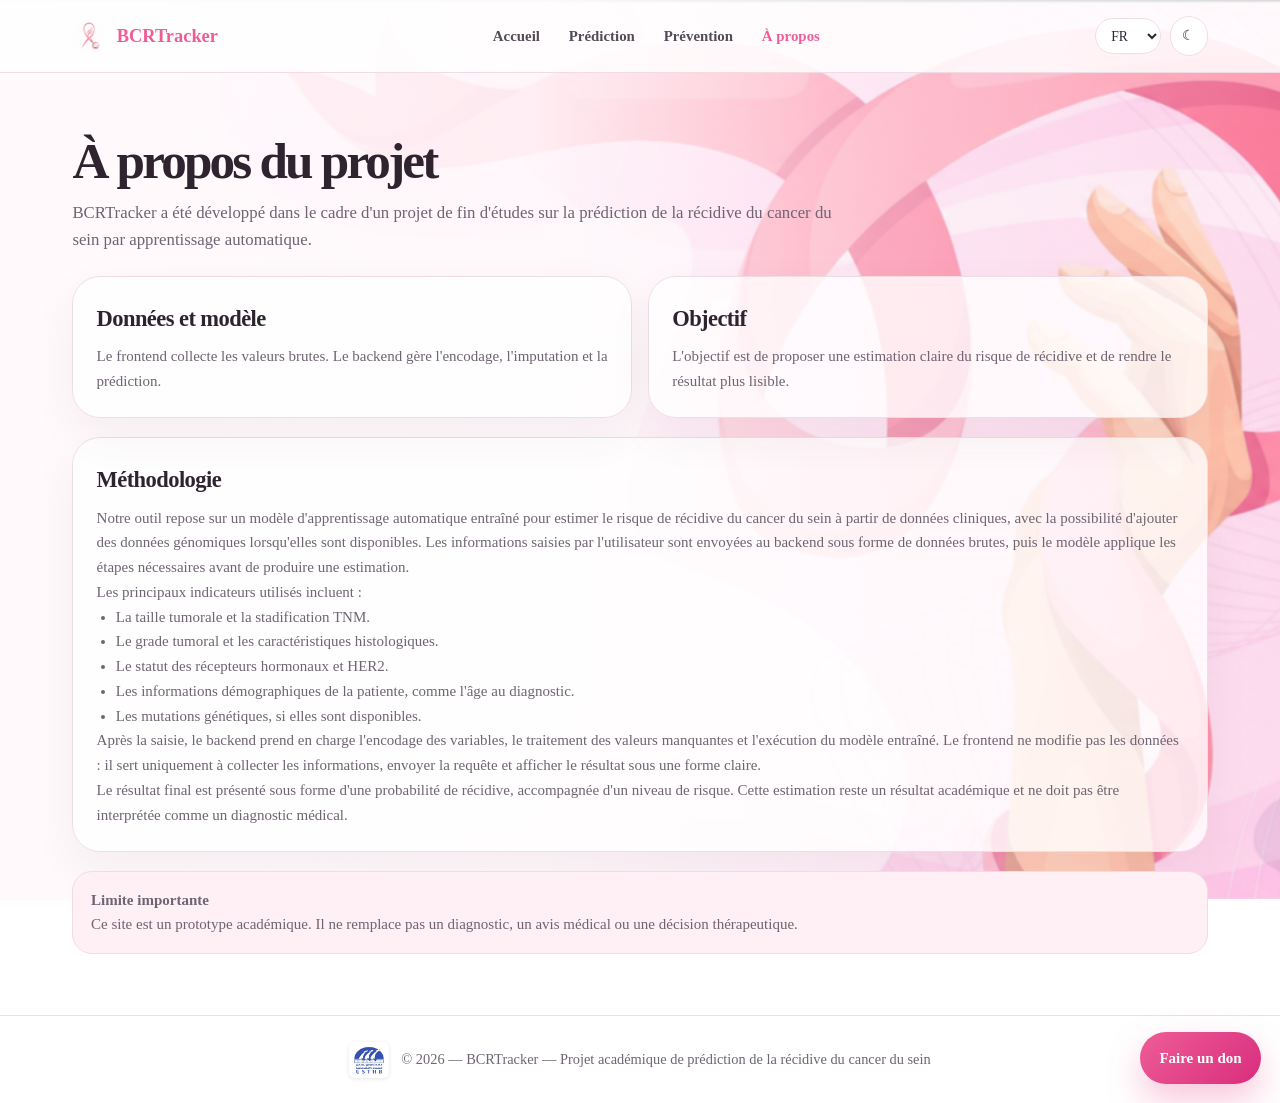
==== about.html @ 29855102 "Initial commit - BCRTracker frontend" ====
<!DOCTYPE html>
<html lang="fr">
<head>
<meta charset="UTF-8">
<meta name="viewport" content="width=device-width, initial-scale=1.0">
<title>BCRTracker — À propos</title>
<link rel="stylesheet" href="style.css">
</head>
<body>
<div class="page">

<nav class="navbar">
  <div class="nav-inner">
    <a class="brand" href="index.html"><img src="ribbon.png" alt="BCRTracker"><span>BCRTracker</span></a>
    <ul class="nav-links">
      <li><a href="index.html"  data-i18n="home">Accueil</a></li>
      <li><a href="predict.html"  data-i18n="predict">Prédiction</a></li>
      <li><a href="prevention.html"  data-i18n="prevention">Prévention</a></li>
      <li><a href="about.html" class="active" data-i18n="about">À propos</a></li>
    </ul>
    <div class="nav-actions">
      <select id="languageSelect" class="select" aria-label="Language"><option value="fr">FR</option><option value="en">EN</option><option value="ar">AR</option></select>
      <button class="icon-btn" id="modeButton" type="button" aria-label="Dark mode">☾</button>
    </div>
  </div>
</nav>


<main class="container">
  <section class="section-head">
    <h1 class="section-title" data-i18n="aboutTitle">À propos du projet</h1>
    <p class="section-intro" data-i18n="aboutIntro">BCRTracker a été développé dans le cadre d’un projet de fin d’études sur la prédiction de la récidive du cancer du sein par apprentissage automatique.</p>
  </section>
  <div class="grid-2">
    <article class="card"><h2 data-i18n="dataModel">Données et modèle</h2><p data-i18n="dataText">Le frontend collecte les valeurs brutes. Le backend gère l’encodage, l’imputation et la prédiction.</p></article>
    <article class="card"><h2 data-i18n="objective">Objectif</h2><p data-i18n="objectiveText">L’objectif est de proposer une estimation claire du risque de récidive et de rendre le résultat plus lisible.</p></article>
  </div>

  <section style="margin-top:1.2rem">
    <article class="card methodology-text-card">
      <h2 data-i18n="methodology">Méthodologie</h2>
      <p data-i18n="methodLong1">Notre outil repose sur un modèle d’apprentissage automatique entraîné pour estimer le risque de récidive du cancer du sein à partir de données cliniques, avec la possibilité d’ajouter des données génomiques lorsqu’elles sont disponibles. Les informations saisies par l’utilisateur sont envoyées au backend sous forme de données brutes, puis le modèle applique les étapes nécessaires avant de produire une estimation.</p>
      <p data-i18n="methodLong2">Les principaux indicateurs utilisés incluent :</p>
      <ul class="methodology-bullets">
        <li data-i18n="methodBullet1">La taille tumorale et la stadification TNM.</li>
        <li data-i18n="methodBullet2">Le grade tumoral et les caractéristiques histologiques.</li>
        <li data-i18n="methodBullet3">Le statut des récepteurs hormonaux et HER2.</li>
        <li data-i18n="methodBullet4">Les informations démographiques de la patiente, comme l’âge au diagnostic.</li>
        <li data-i18n="methodBullet5">Les mutations génétiques, si elles sont disponibles.</li>
      </ul>
      <p data-i18n="methodLong3">Après la saisie, le backend prend en charge l’encodage des variables, le traitement des valeurs manquantes et l’exécution du modèle entraîné. Le frontend ne modifie pas les données : il sert uniquement à collecter les informations, envoyer la requête et afficher le résultat sous une forme claire.</p>
      <p data-i18n="methodLong4">Le résultat final est présenté sous forme d’une probabilité de récidive, accompagnée d’un niveau de risque. Cette estimation reste un résultat académique et ne doit pas être interprétée comme un diagnostic médical.</p>
    </article>
  </section>

  <div class="notice" style="margin-top:1.2rem"><strong data-i18n="disclaimer">Limite importante</strong><br><span data-i18n="disclaimerText">Ce site est un prototype académique. Il ne remplace pas un diagnostic, un avis médical ou une décision thérapeutique.</span></div>
</main>

<a class="donate-float" href="donate.html" data-i18n="donate">Faire un don</a>
<footer class="footer"><img src="usthb.jpg" alt="USTHB" class="footer-logo"><span data-i18n="footer">© 2026 — BCRTracker — Projet académique de prédiction de la récidive du cancer du sein</span></footer>
</div>
<script src="script.js"></script>
</body>
</html>
---- style.css ----
:root{
  --bg:#fffafb;
  --surface:#ffffff;
  --soft:#fff0f5;
  --soft-2:#f8eef8;
  --text:#2d2430;
  --muted:#6f6472;
  --line:#f0dce5;
  --primary:#ee5d97;
  --primary-dark:#cf3f7b;
  --purple:#b76be6;
  --shadow:0 22px 55px rgba(83,45,72,.10);
  --radius:28px;
}
*{box-sizing:border-box;margin:0;padding:0}
html{scroll-behavior:smooth}
body{
  font-family:"Lenore Grande","Cormorant Garamond",Georgia,serif;
  background:
    linear-gradient(90deg, rgba(255,250,252,.96) 0%, rgba(255,250,252,.90) 42%, rgba(255,250,252,.48) 68%, rgba(255,250,252,.18) 100%),
    url("background.png");
  background-size: cover;
  background-position: center;
  background-attachment: fixed;
  color:var(--text);
  line-height:1.65;
  font-size:15px;
  overflow-x:hidden;
}
body[dir="rtl"]{font-family:"Lenore Grande","Noto Naskh Arabic",Tahoma,serif}
body.dark{
  --bg:#15131a;
  --surface:#211d29;
  --soft:#2b2130;
  --soft-2:#30253a;
  --text:#fbf7fb;
  --muted:#d4c9d6;
  --line:#49364c;
  --primary:#f07fab;
  --primary-dark:#ff9fc2;
  --purple:#d39cff;
  background:
    linear-gradient(90deg, rgba(14,11,18,.96) 0%, rgba(21,19,26,.91) 42%, rgba(21,19,26,.66) 70%, rgba(21,19,26,.38) 100%),
    url("background.png");
  background-size: cover;
  background-position: center;
  background-attachment: fixed;
}
a{text-decoration:none;color:inherit}
img{max-width:100%;display:block}
.page{
  min-height:100vh;
  opacity:0;
  transform:translateY(12px);
  animation:pageIn .45s ease forwards;
}
@keyframes pageIn{to{opacity:1;transform:translateY(0)}}

.navbar{
  position:sticky;
  top:0;
  z-index:100;
  background:rgba(255,255,255,.82);
  backdrop-filter:blur(16px);
  border-bottom:1px solid var(--line);
}
body.dark .navbar{background:rgba(21,19,26,.82)}
.nav-inner{
  max-width:1180px;
  margin:auto;
  padding:1rem 1.4rem;
  display:flex;
  align-items:center;
  justify-content:space-between;
  gap:1rem;
}
.brand{
  display:flex;
  align-items:center;
  gap:.65rem;
  color:var(--primary);
  font-weight:800;
  font-size:1.15rem;
}
.brand img{
  width:34px;height:34px;object-fit:cover;border-radius:999px;
  background:var(--soft);
}
.nav-links{display:flex;align-items:center;gap:1.8rem;list-style:none}
.nav-links a{
  color:var(--text);
  opacity:.82;
  font-weight:700;
  font-size:.93rem;
}
.nav-links a:hover,.nav-links a.active{color:var(--primary);opacity:1}
.nav-actions{display:flex;align-items:center;gap:.55rem}
.select,.icon-btn{
  border:1px solid var(--line);
  background:var(--surface);
  color:var(--text);
  border-radius:999px;
  padding:.52rem .72rem;
  font:inherit;
  font-size:.85rem;
  cursor:pointer;
}
.icon-btn{width:40px;height:40px;display:grid;place-items:center}

.container{max-width:1180px;margin:auto;padding:3.8rem 1.4rem}
.hero{
  max-width:600px;
  min-height:calc(100vh - 92px);
  display:flex;
  align-items:center;
}

.hero > div{
  background:rgba(255,255,255,.58);
  border:1px solid rgba(255,255,255,.72);
  backdrop-filter:blur(10px);
  border-radius:24px;
  padding:1rem 1.25rem;
  max-width:560px;
  box-shadow:0 14px 32px rgba(83,45,72,.07);
}
body.dark .hero > div{
  background:rgba(33,29,41,.60);
  border-color:rgba(255,255,255,.10);
}

.badge{
  display:inline-flex;
  align-items:center;
  gap:.45rem;
  border:1px solid #f7c7d8;
  background:rgba(255,235,243,.75);
  color:var(--primary);
  padding:.48rem 1rem;
  border-radius:999px;
  font-weight:800;
  margin-bottom:.85rem;
  font-size:.82rem;
}
body.dark .badge{background:var(--soft);border-color:var(--line)}
h1{
  font-size:clamp(2rem,4.2vw,3.55rem);
  line-height:.95;
  letter-spacing:-.065em;
  font-weight:900;
  margin-bottom:1.25rem;
}
.gradient-text{
  background:linear-gradient(90deg,var(--primary),var(--purple));
  -webkit-background-clip:text;
  background-clip:text;
  color:transparent;
}
.subtitle{
  max-width:620px;
  color:var(--muted);
  font-size:.95rem;
  margin-bottom:1.05rem;
}
.actions{display:flex;gap:.9rem;flex-wrap:wrap}
.btn{
  display:inline-flex;
  align-items:center;
  justify-content:center;
  gap:.45rem;
  min-height:42px;
  padding:.65rem 1.15rem;
  border-radius:14px;
  border:1px solid transparent;
  font-weight:900;
  font-size:.96rem;
  cursor:pointer;
  transition:.2s ease;
}
.btn:hover{transform:translateY(-2px)}
.btn-primary{
  color:#fff;
  background:linear-gradient(135deg,var(--primary),#d92d7d);
  box-shadow:0 14px 28px rgba(238,93,151,.28);
}
.btn-outline{background:var(--surface);border-color:var(--line);color:var(--text)}
.hero-visual{display:none}
.glow{display:none}
.hero-logo{display:none}
.feature span{
  width:30px;height:30px;border-radius:999px;
  display:grid;place-items:center;
  color:var(--primary);
  background:var(--soft);
}

.section-head{max-width:780px;margin-bottom:1.35rem}
.section-title{
  font-size:clamp(2rem,4vw,3.2rem);
  line-height:1.05;
  letter-spacing:-.055em;
  margin-bottom:.7rem;
}
.section-intro{color:var(--muted);font-size:1.05rem}
.grid-3,.grid-2{display:grid;gap:1rem}
.grid-3{grid-template-columns:repeat(3,1fr)}
.grid-2{grid-template-columns:repeat(2,1fr)}
.card{
  background:rgba(255,255,255,.78);
  border:1px solid var(--line);
  border-radius:var(--radius);
  padding:1.45rem;
  box-shadow:0 18px 46px rgba(83,45,72,.06);
}
body.dark .card{background:var(--surface)}
.card h2,.card h3{letter-spacing:-.025em;margin-bottom:.45rem}
.card p,.card li{color:var(--muted)}
.card ul{padding-inline-start:1.2rem}
.number{
  width:42px;height:42px;border-radius:14px;
  display:grid;place-items:center;
  background:linear-gradient(135deg,var(--primary),var(--purple));
  color:white;font-weight:900;margin-bottom:1rem;
}
.notice{
  background:var(--soft);
  border:1px solid var(--line);
  border-radius:20px;
  padding:1rem 1.1rem;
  color:var(--muted);
}
.form{
  background:rgba(255,255,255,.82);
  border:1px solid var(--line);
  border-radius:32px;
  padding:1.4rem;
  box-shadow:var(--shadow);
}
body.dark .form{background:var(--surface)}
.form-section{padding:1.25rem 0;border-top:1px solid var(--line)}
.form-section:first-child{border-top:0;padding-top:0}
.form-section h2{font-size:1.35rem;margin-bottom:.9rem}
.form-grid{display:grid;grid-template-columns:repeat(2,1fr);gap:1rem}
.field label{display:block;font-weight:800;margin-bottom:.35rem;font-size:.92rem}
input,select{
  width:100%;
  border:1px solid var(--line);
  background:var(--surface);
  color:var(--text);
  border-radius:15px;
  padding:.82rem .9rem;
  font:inherit;
}
input:focus,select:focus{outline:3px solid rgba(238,93,151,.18);border-color:var(--primary)}
.helper{color:var(--muted);font-size:.88rem;margin-top:.25rem}
.toggle-line{display:flex;align-items:center;gap:.6rem;margin-bottom:1rem;font-weight:800;color:var(--muted)}
.toggle-line input{width:auto}
.gene-grid{display:grid;grid-template-columns:repeat(5,1fr);gap:.45rem;max-height:280px;overflow:auto;margin-top:.8rem;padding:.2rem}
.gene-item{display:flex;align-items:center;gap:.35rem;font-size:.84rem;color:var(--muted)}
.gene-item input{width:auto}
.hidden{display:none!important}
.error{color:#d93025;font-weight:800;margin-top:.8rem}
.loading{display:none;color:var(--muted);margin-top:.8rem}

.result-card{text-align:center;padding:2.1rem;border-radius:32px;background:var(--surface);border:1px solid var(--line);box-shadow:var(--shadow)}
.probability{display:block;font-size:4rem;font-weight:900;letter-spacing:-.05em;color:var(--primary)}
.risk-pill{display:inline-flex;border-radius:999px;color:#fff;padding:.45rem .85rem;font-weight:900;margin:.7rem 0}
.risk-low{background:#0f9d58}.risk-medium{background:#f57c00}.risk-high{background:#d93025}

.donate-float{
  position:fixed;right:1.2rem;bottom:1.2rem;z-index:110;
  min-height:48px;padding:.84rem 1.2rem;border-radius:999px;
  background:linear-gradient(135deg,var(--primary),#d92d7d);
  color:white;font-weight:900;box-shadow:0 16px 34px rgba(238,93,151,.35);
}
body[dir="rtl"] .donate-float{right:auto;left:1.2rem}

.footer{border-top:1px solid var(--line);padding:1.6rem;text-align:center;color:var(--muted);font-size:.9rem}
@media(max-width:860px){
  .nav-inner{flex-wrap:wrap}
  .nav-links{order:3;width:100%;gap:1rem;flex-wrap:wrap}
  .hero,.grid-3,.grid-2,.form-grid{grid-template-columns:1fr}
  .hero{min-height:auto}
  .hero-visual{display:none}


.methodology-text-card{
  max-width:980px;
  margin-inline:auto;
}
.methodology-text-card h2{
  margin-bottom:1rem;
}
.methodology-text-card p{
  margin-bottom:.85rem;
}
.methodology-bullets{
  padding-inline-start:1.15rem;
  margin:.35rem 0 1rem;
}
.methodology-bullets li{
  margin:.25rem 0;
  font-weight:800;
  color:var(--text);
}
}
/* ─── Awareness Stats Section ─── */
.awareness-section {
  margin-top: 4rem;
  padding: 2.5rem 0 3rem;
}
.awareness-header {
  text-align: center;
  margin-bottom: 2rem;
}
.awareness-header h2 {
  font-size: clamp(1.6rem, 3vw, 2.4rem);
  letter-spacing: -.04em;
  margin: .5rem 0 .5rem;
  color: var(--text);
}
.awareness-header p {
  color: var(--muted);
  font-size: .95rem;
}
.awareness-badge {
  display: inline-flex;
  align-items: center;
  gap: .4rem;
  background: rgba(255,235,243,.75);
  border: 1px solid #f7c7d8;
  color: var(--primary);
  padding: .38rem .9rem;
  border-radius: 999px;
  font-weight: 800;
  font-size: .78rem;
  margin-bottom: .5rem;
}
body.dark .awareness-badge { background: var(--soft); border-color: var(--line); }

.stats-grid {
  display: grid;
  grid-template-columns: repeat(auto-fit, minmax(230px, 1fr));
  gap: 1.2rem;
}
.stat-card {
  border-radius: 20px;
  padding: 1.6rem 1.4rem 1.3rem;
  display: flex;
  flex-direction: column;
  gap: .45rem;
  border: 1px solid var(--line);
  background: var(--surface);
  box-shadow: var(--shadow);
  transition: transform .2s, box-shadow .2s;
}
.stat-card:hover { transform: translateY(-4px); box-shadow: 0 28px 60px rgba(83,45,72,.13); }

.stat-card--primary { background: linear-gradient(135deg, rgba(238,93,151,.08) 0%, rgba(255,255,255,0) 100%); border-color: rgba(238,93,151,.22); }
.stat-card--purple  { background: linear-gradient(135deg, rgba(183,107,230,.08) 0%, rgba(255,255,255,0) 100%); border-color: rgba(183,107,230,.22); }
.stat-card--rose    { background: linear-gradient(135deg, rgba(255,170,200,.10) 0%, rgba(255,255,255,0) 100%); border-color: rgba(255,170,200,.30); }
.stat-card--soft    { background: linear-gradient(135deg, rgba(240,220,229,.18) 0%, rgba(255,255,255,0) 100%); border-color: rgba(240,220,229,.40); }

body.dark .stat-card--primary { background: linear-gradient(135deg, rgba(238,93,151,.12) 0%, rgba(0,0,0,0) 100%); }
body.dark .stat-card--purple  { background: linear-gradient(135deg, rgba(183,107,230,.12) 0%, rgba(0,0,0,0) 100%); }
body.dark .stat-card--rose    { background: linear-gradient(135deg, rgba(255,170,200,.10) 0%, rgba(0,0,0,0) 100%); }
body.dark .stat-card--soft    { background: linear-gradient(135deg, rgba(100,70,90,.15) 0%, rgba(0,0,0,0) 100%); }

.stat-icon { font-size: 1.8rem; line-height: 1; }
.stat-number {
  font-size: clamp(2rem, 4vw, 2.8rem);
  font-weight: 900;
  letter-spacing: -.06em;
  line-height: 1;
  color: var(--primary);
}
.stat-label {
  font-size: .88rem;
  color: var(--text);
  line-height: 1.4;
  font-weight: 600;
}
.stat-source {
  font-size: .75rem;
  color: var(--muted);
  margin-top: auto;
  padding-top: .4rem;
}
.awareness-cta {
  text-align: center;
  margin-top: 2rem;
}

/* ─── Footer with USTHB logo ─── */
.footer {
  display: flex;
  align-items: center;
  justify-content: center;
  gap: .75rem;
  flex-wrap: wrap;
}
.footer-logo {
  height: 36px;
  width: auto;
  object-fit: contain;
  border-radius: 6px;
  background: #fff;
  padding: 2px 4px;
  box-shadow: 0 1px 4px rgba(0,0,0,.10);
}

/* ─── Demo mode notice ─── */
.demo-notice {
  background: #fff8e1;
  border: 1px solid #ffe082;
  color: #7a5c00;
  border-radius: 14px;
  padding: .85rem 1.1rem;
  font-size: .88rem;
  font-weight: 600;
  margin-bottom: 1.2rem;
  line-height: 1.5;
}
body.dark .demo-notice {
  background: #2e2600;
  border-color: #6b5000;
  color: #ffd54f;
}

/* ─── Required field star ─── */
.required-star {
  color: var(--primary);
  font-weight: 900;
  margin-left: .15rem;
}
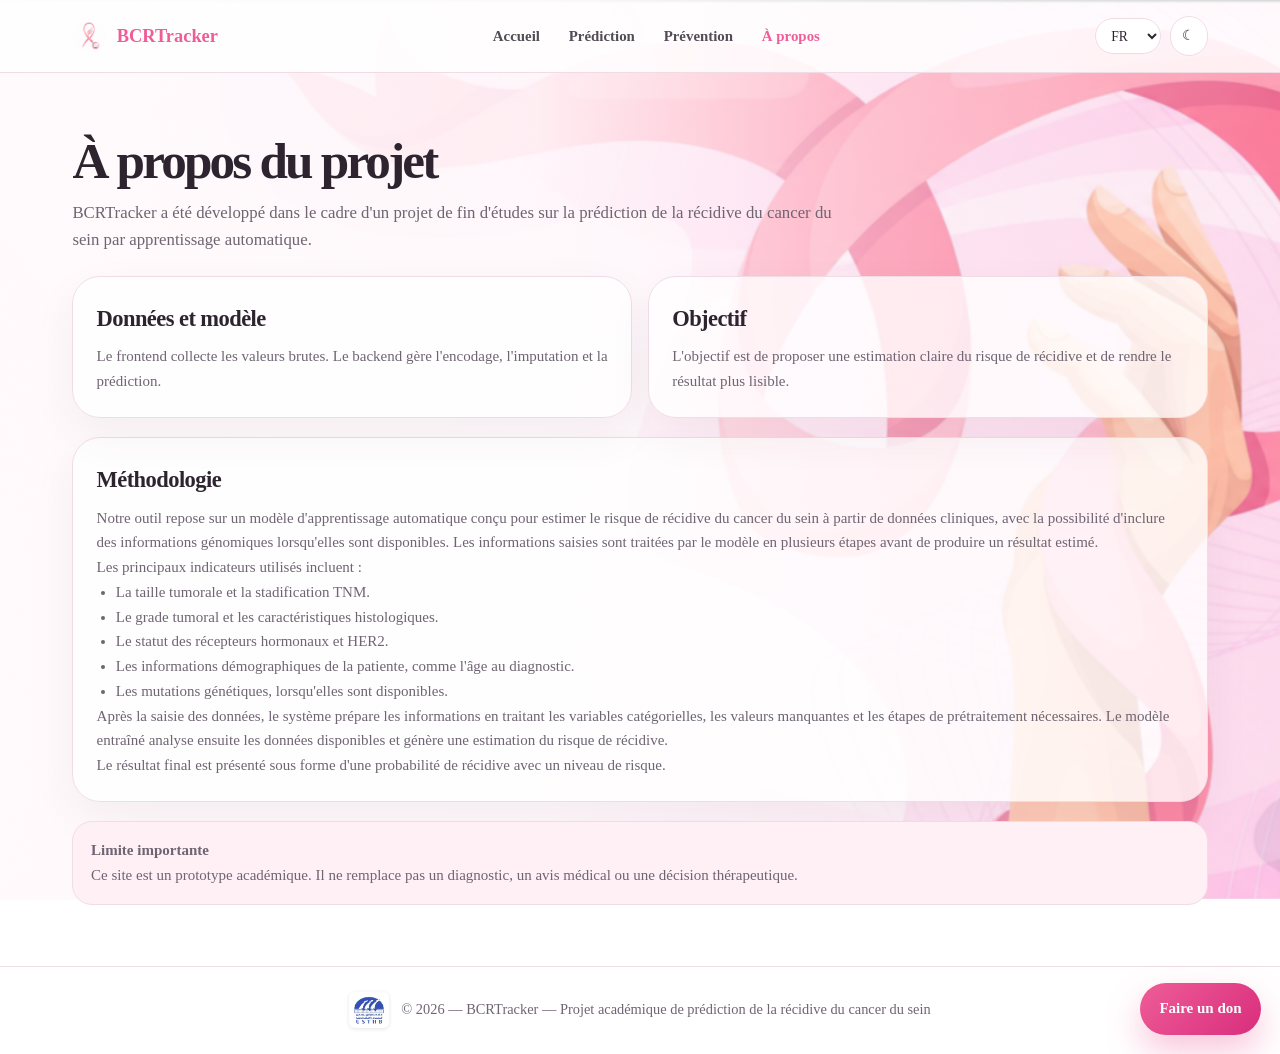
==== commit a4553246: "update about page methodology" ====
--- a/about.html
+++ b/about.html
@@ -39,17 +39,17 @@
   <section style="margin-top:1.2rem">
     <article class="card methodology-text-card">
       <h2 data-i18n="methodology">Méthodologie</h2>
-      <p data-i18n="methodLong1">Notre outil repose sur un modèle d’apprentissage automatique entraîné pour estimer le risque de récidive du cancer du sein à partir de données cliniques, avec la possibilité d’ajouter des données génomiques lorsqu’elles sont disponibles. Les informations saisies par l’utilisateur sont envoyées au backend sous forme de données brutes, puis le modèle applique les étapes nécessaires avant de produire une estimation.</p>
+      <p data-i18n="methodLong1">Notre outil repose sur un modèle d'apprentissage automatique conçu pour estimer le risque de récidive du cancer du sein à partir de données cliniques, avec la possibilité d'inclure des informations génomiques lorsqu'elles sont disponibles. Les informations saisies sont traitées par le modèle en plusieurs étapes avant de produire un résultat estimé.</p>
       <p data-i18n="methodLong2">Les principaux indicateurs utilisés incluent :</p>
       <ul class="methodology-bullets">
         <li data-i18n="methodBullet1">La taille tumorale et la stadification TNM.</li>
         <li data-i18n="methodBullet2">Le grade tumoral et les caractéristiques histologiques.</li>
         <li data-i18n="methodBullet3">Le statut des récepteurs hormonaux et HER2.</li>
-        <li data-i18n="methodBullet4">Les informations démographiques de la patiente, comme l’âge au diagnostic.</li>
-        <li data-i18n="methodBullet5">Les mutations génétiques, si elles sont disponibles.</li>
+        <li data-i18n="methodBullet4">Les informations démographiques de la patiente, comme l'âge au diagnostic.</li>
+        <li data-i18n="methodBullet5">Les mutations génétiques, lorsqu'elles sont disponibles.</li>
       </ul>
-      <p data-i18n="methodLong3">Après la saisie, le backend prend en charge l’encodage des variables, le traitement des valeurs manquantes et l’exécution du modèle entraîné. Le frontend ne modifie pas les données : il sert uniquement à collecter les informations, envoyer la requête et afficher le résultat sous une forme claire.</p>
-      <p data-i18n="methodLong4">Le résultat final est présenté sous forme d’une probabilité de récidive, accompagnée d’un niveau de risque. Cette estimation reste un résultat académique et ne doit pas être interprétée comme un diagnostic médical.</p>
+      <p data-i18n="methodLong3">Après la saisie des données, le système prépare les informations en traitant les variables catégorielles, les valeurs manquantes et les étapes de prétraitement nécessaires. Le modèle entraîné analyse ensuite les données disponibles et génère une estimation du risque de récidive.</p>
+      <p data-i18n="methodLong4">Le résultat final est présenté sous forme d'une probabilité de récidive avec un niveau de risque. Cette estimation reste un résultat académique et ne doit pas être interprétée comme un diagnostic médical.</p>
     </article>
   </section>
 
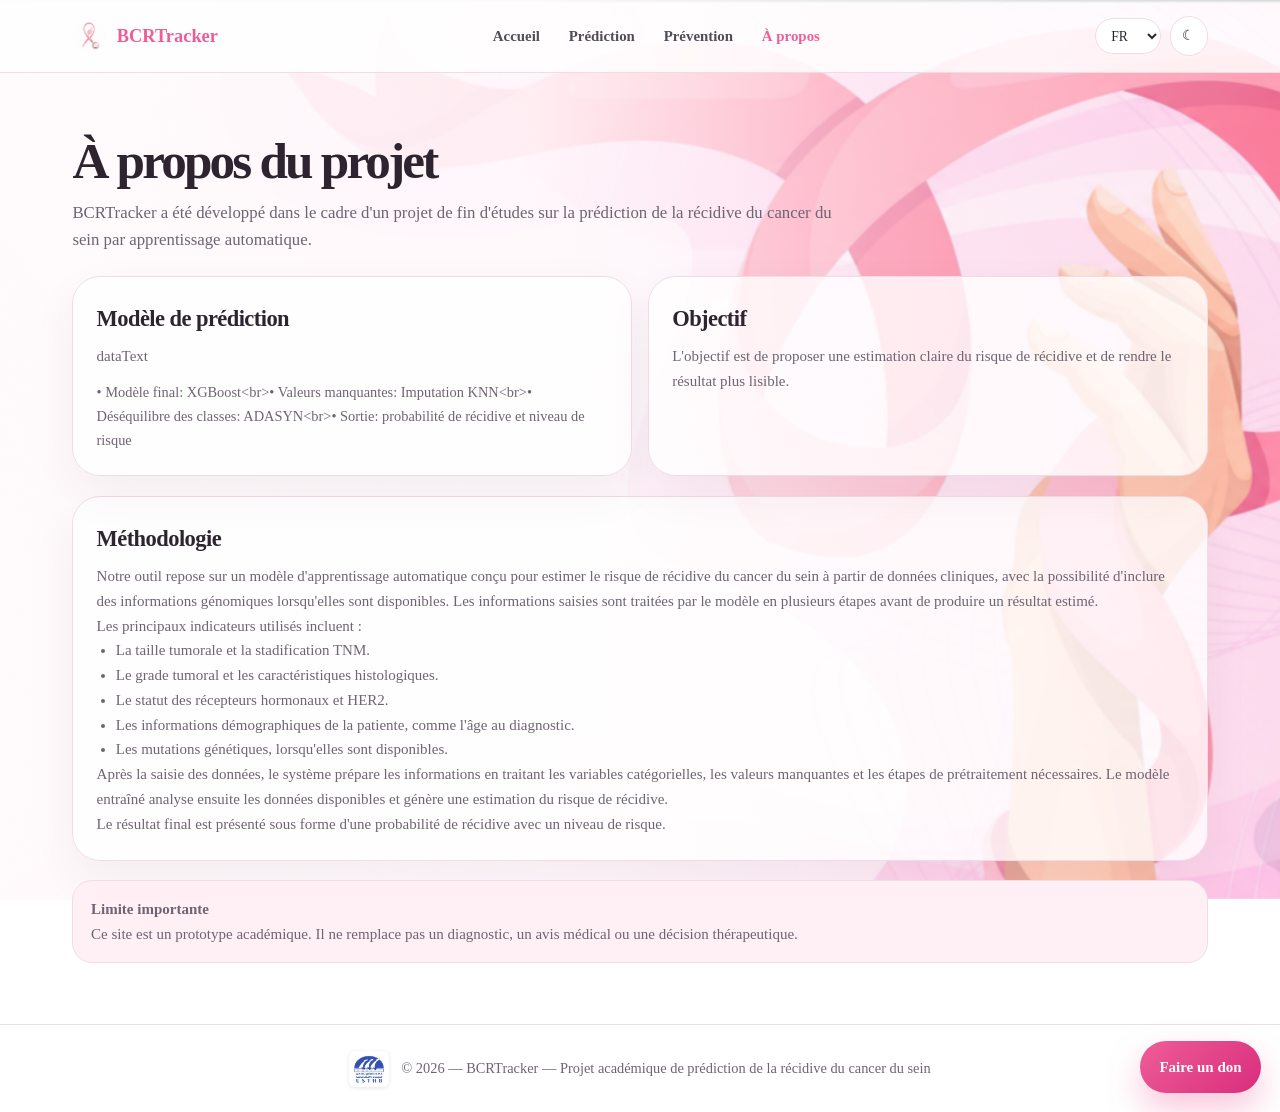
==== commit 0618bfcc: "update about page methodology" ====
--- a/about.html
+++ b/about.html
@@ -32,7 +32,16 @@
     <p class="section-intro" data-i18n="aboutIntro">BCRTracker a été développé dans le cadre d’un projet de fin d’études sur la prédiction de la récidive du cancer du sein par apprentissage automatique.</p>
   </section>
   <div class="grid-2">
-    <article class="card"><h2 data-i18n="dataModel">Données et modèle</h2><p data-i18n="dataText">Le frontend collecte les valeurs brutes. Le backend gère l’encodage, l’imputation et la prédiction.</p></article>
+   <article class="card">
+  <h2 data-i18n="dataModel">Modèle de prédiction</h2>
+  <p data-i18n="dataText">Le frontend collecte les valeurs brutes. Le backend gère l'encodage, l'imputation et la prédiction.</p>
+  <p style="margin-top: 0.75rem; font-size: 0.9rem;" data-i18n="modelDetails">
+    • Final model: XGBoost<br>
+    • Missing values: KNN imputation<br>
+    • Class imbalance: ADASYN<br>
+    • Output: recurrence probability and risk level
+  </p>
+</article>
     <article class="card"><h2 data-i18n="objective">Objectif</h2><p data-i18n="objectiveText">L’objectif est de proposer une estimation claire du risque de récidive et de rendre le résultat plus lisible.</p></article>
   </div>
 
@@ -49,7 +58,7 @@
         <li data-i18n="methodBullet5">Les mutations génétiques, lorsqu'elles sont disponibles.</li>
       </ul>
       <p data-i18n="methodLong3">Après la saisie des données, le système prépare les informations en traitant les variables catégorielles, les valeurs manquantes et les étapes de prétraitement nécessaires. Le modèle entraîné analyse ensuite les données disponibles et génère une estimation du risque de récidive.</p>
-      <p data-i18n="methodLong4">Le résultat final est présenté sous forme d'une probabilité de récidive avec un niveau de risque. Cette estimation reste un résultat académique et ne doit pas être interprétée comme un diagnostic médical.</p>
+      <p data-i18n="methodLong4">Le résultat final est présenté sous forme d'une probabilité de récidive avec un niveau de risque.</p>
     </article>
   </section>
 
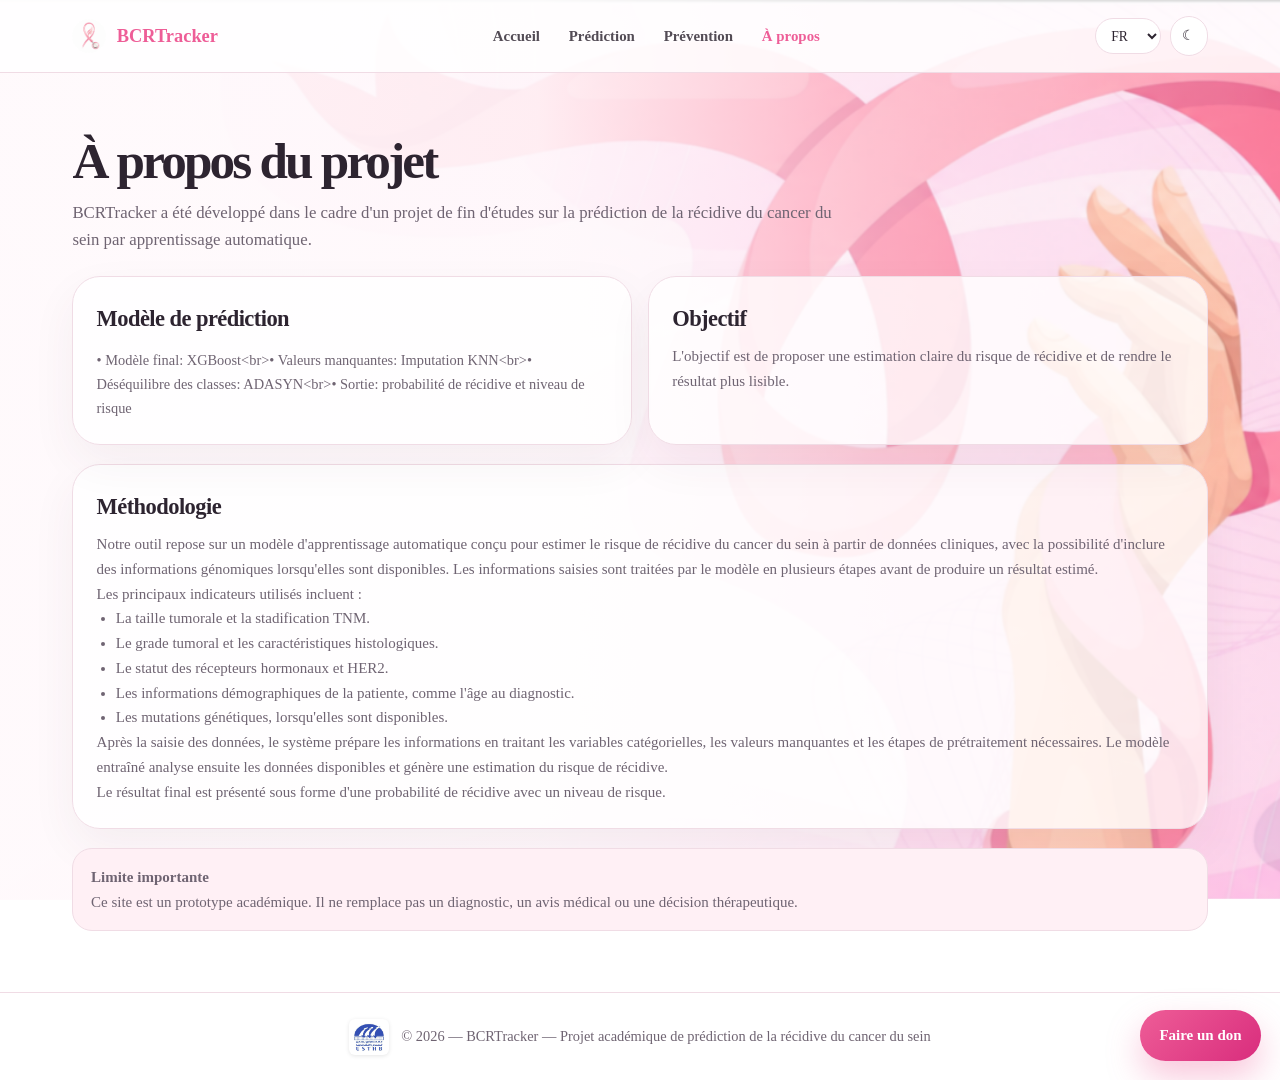
==== commit 0b7592fa: "update about page methodology" ====
--- a/about.html
+++ b/about.html
@@ -34,7 +34,7 @@
   <div class="grid-2">
    <article class="card">
   <h2 data-i18n="dataModel">Modèle de prédiction</h2>
-  <p data-i18n="dataText">Le frontend collecte les valeurs brutes. Le backend gère l'encodage, l'imputation et la prédiction.</p>
+  
   <p style="margin-top: 0.75rem; font-size: 0.9rem;" data-i18n="modelDetails">
     • Final model: XGBoost<br>
     • Missing values: KNN imputation<br>
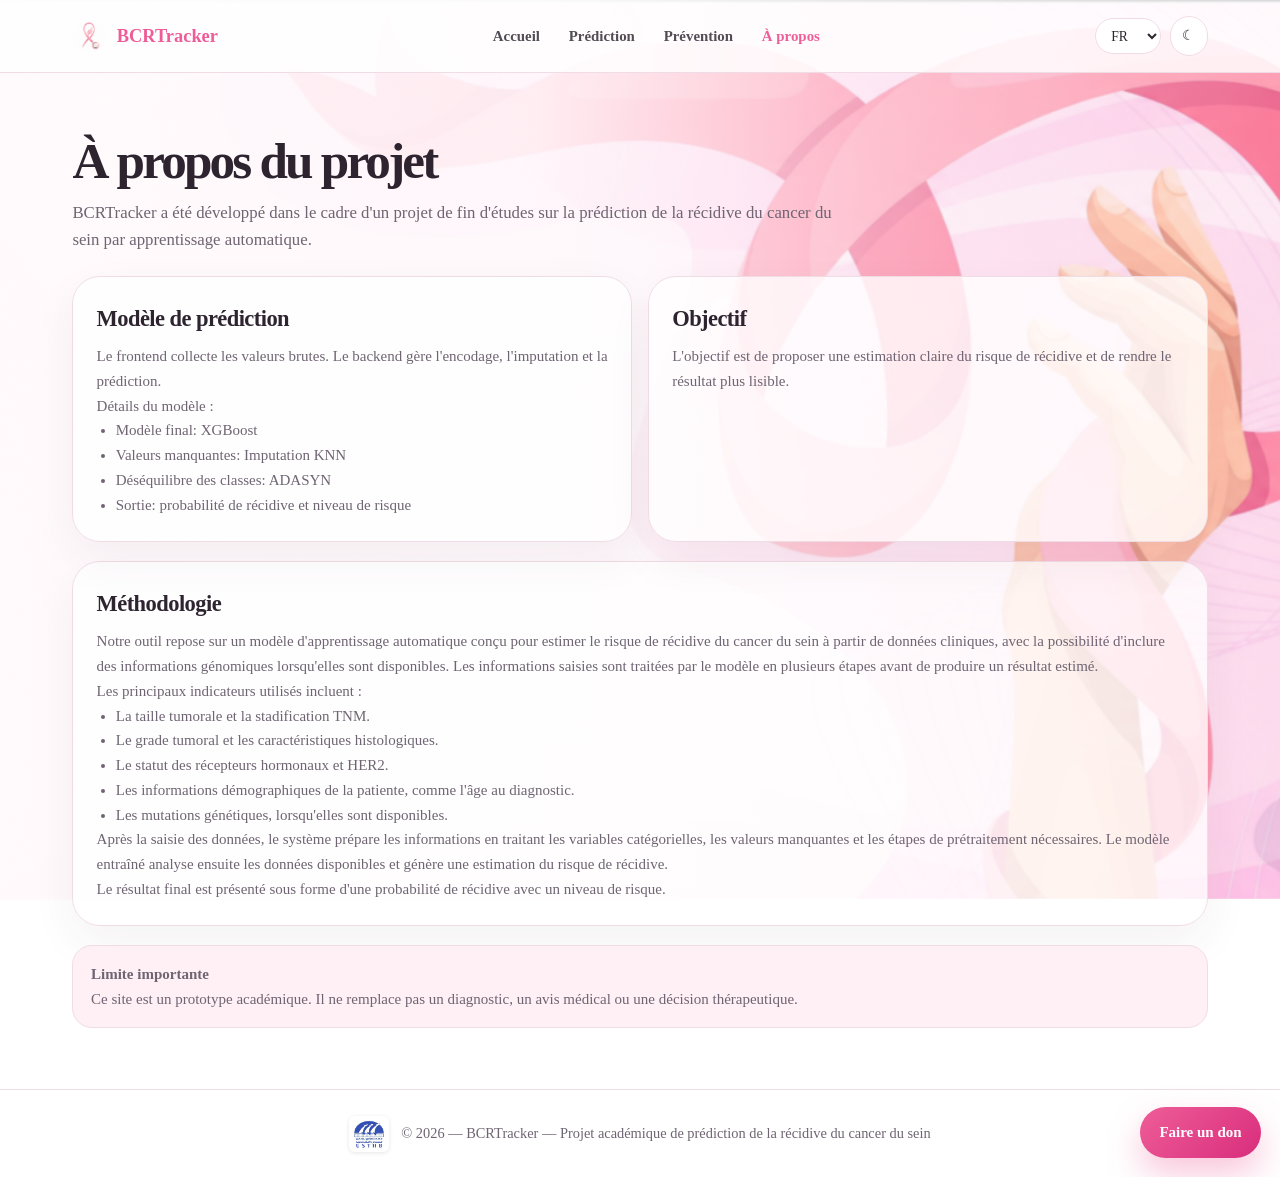
==== commit 4b647428: "update about page methodology" ====
--- a/about.html
+++ b/about.html
@@ -34,13 +34,14 @@
   <div class="grid-2">
    <article class="card">
   <h2 data-i18n="dataModel">Modèle de prédiction</h2>
-  
-  <p style="margin-top: 0.75rem; font-size: 0.9rem;" data-i18n="modelDetails">
-    • Final model: XGBoost<br>
-    • Missing values: KNN imputation<br>
-    • Class imbalance: ADASYN<br>
-    • Output: recurrence probability and risk level
-  </p>
+  <p data-i18n="dataText">Le frontend collecte les valeurs brutes. Le backend gère l'encodage, l'imputation et la prédiction.</p>
+  <p data-i18n="modelDetailsTitle">Détails du modèle :</p>
+  <ul class="methodology-bullets">
+    <li data-i18n="modelBullet1">Modèle final: XGBoost</li>
+    <li data-i18n="modelBullet2">Valeurs manquantes: Imputation KNN</li>
+    <li data-i18n="modelBullet3">Déséquilibre des classes: ADASYN</li>
+    <li data-i18n="modelBullet4">Sortie: probabilité de récidive et niveau de risque</li>
+  </ul>
 </article>
     <article class="card"><h2 data-i18n="objective">Objectif</h2><p data-i18n="objectiveText">L’objectif est de proposer une estimation claire du risque de récidive et de rendre le résultat plus lisible.</p></article>
   </div>
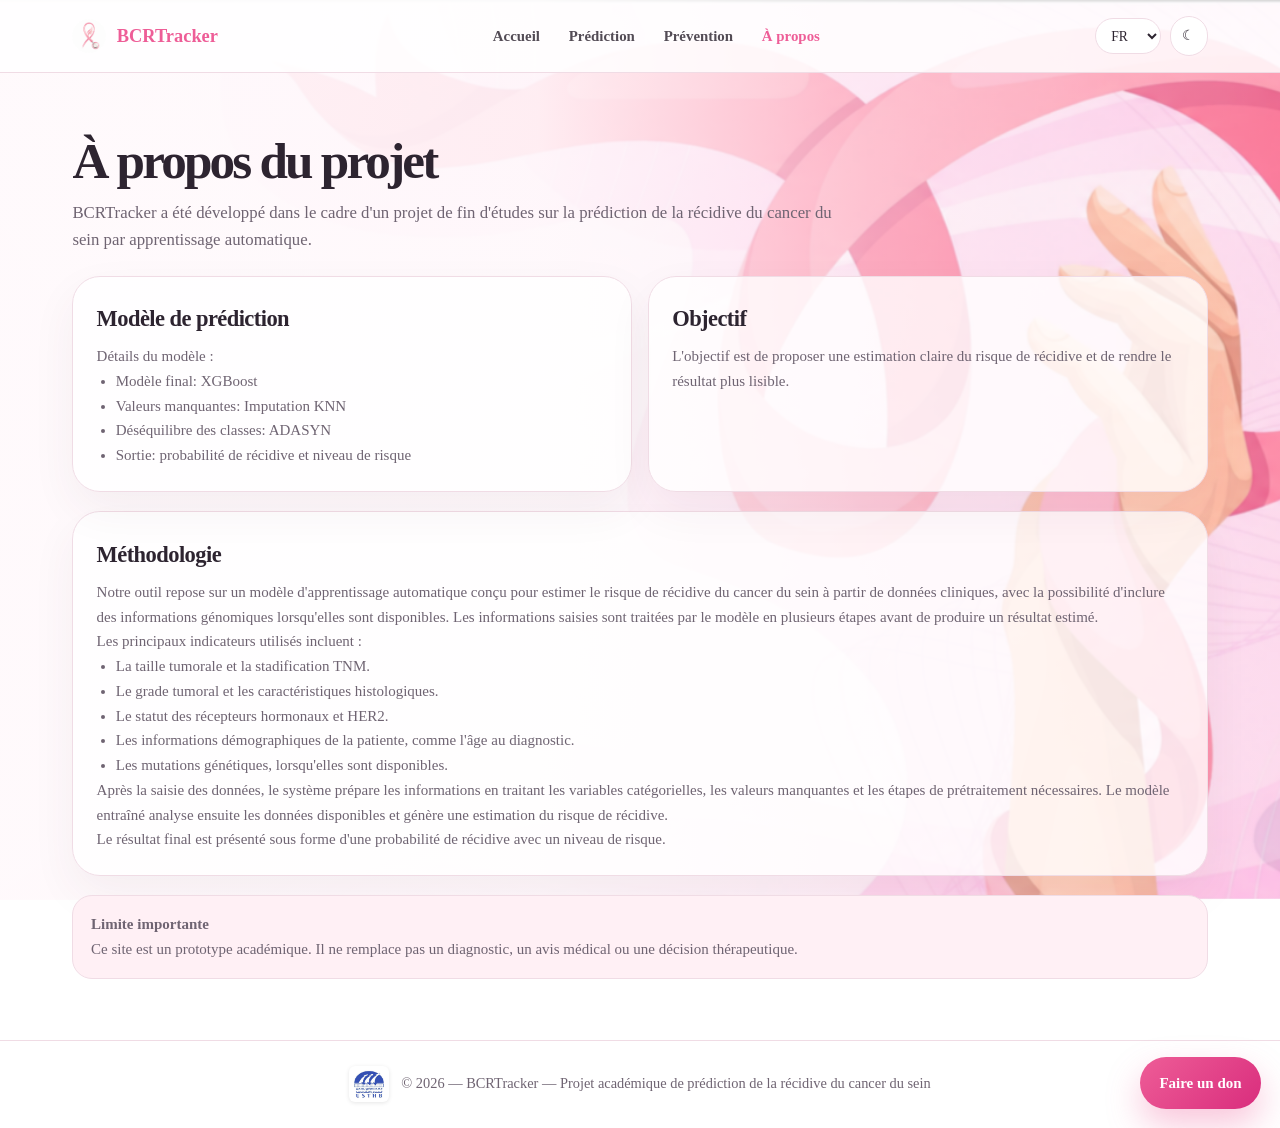
==== commit 0bc8f25b: "update about page methodology" ====
--- a/about.html
+++ b/about.html
@@ -34,7 +34,7 @@
   <div class="grid-2">
    <article class="card">
   <h2 data-i18n="dataModel">Modèle de prédiction</h2>
-  <p data-i18n="dataText">Le frontend collecte les valeurs brutes. Le backend gère l'encodage, l'imputation et la prédiction.</p>
+  
   <p data-i18n="modelDetailsTitle">Détails du modèle :</p>
   <ul class="methodology-bullets">
     <li data-i18n="modelBullet1">Modèle final: XGBoost</li>
--- a/style.css
+++ b/style.css
@@ -188,11 +188,79 @@
 .hero-visual{display:none}
 .glow{display:none}
 .hero-logo{display:none}
-.feature span{
-  width:30px;height:30px;border-radius:999px;
-  display:grid;place-items:center;
-  color:var(--primary);
-  background:var(--soft);
+.feature-row {
+  display: flex;
+  flex-wrap: wrap;
+  gap: 1.5rem;
+  margin-top: 1rem;
+}
+
+.feature {
+  display: flex;
+  align-items: center;
+  gap: 0.6rem;
+}
+
+.feature-row {
+  display: flex;
+  flex-direction: column;
+  gap: 0.8rem;
+  margin-top: 1rem;
+}
+
+.feature {
+  display: flex;
+  align-items: center;
+  gap: 0.6rem;
+}
+
+.feature span {
+  width: 28px;
+  height: 28px;
+  border-radius: 999px;
+  display: inline-flex;
+  align-items: center;
+  justify-content: center;
+  color: var(--primary);
+  background: var(--soft);
+  font-size: 0.9rem;
+  flex-shrink: 0;
+}
+
+.feature p {
+  margin: 0;
+  color: var(--text);
+}
+/* Feature row - mise en page verticale */
+.feature-row {
+  display: flex;
+  flex-direction: column;
+  gap: 0.8rem;
+  margin-top: 1.5rem;
+}
+
+.feature {
+  display: flex;
+  align-items: center;
+  gap: 0.6rem;
+}
+
+.feature span {
+  width: 28px;
+  height: 28px;
+  border-radius: 999px;
+  display: inline-flex;
+  align-items: center;
+  justify-content: center;
+  background: var(--soft);
+  color: var(--primary);
+  font-size: 0.9rem;
+  flex-shrink: 0;
+}
+
+.feature p {
+  margin: 0;
+  color: var(--text);
 }
 
 .section-head{max-width:780px;margin-bottom:1.35rem}
